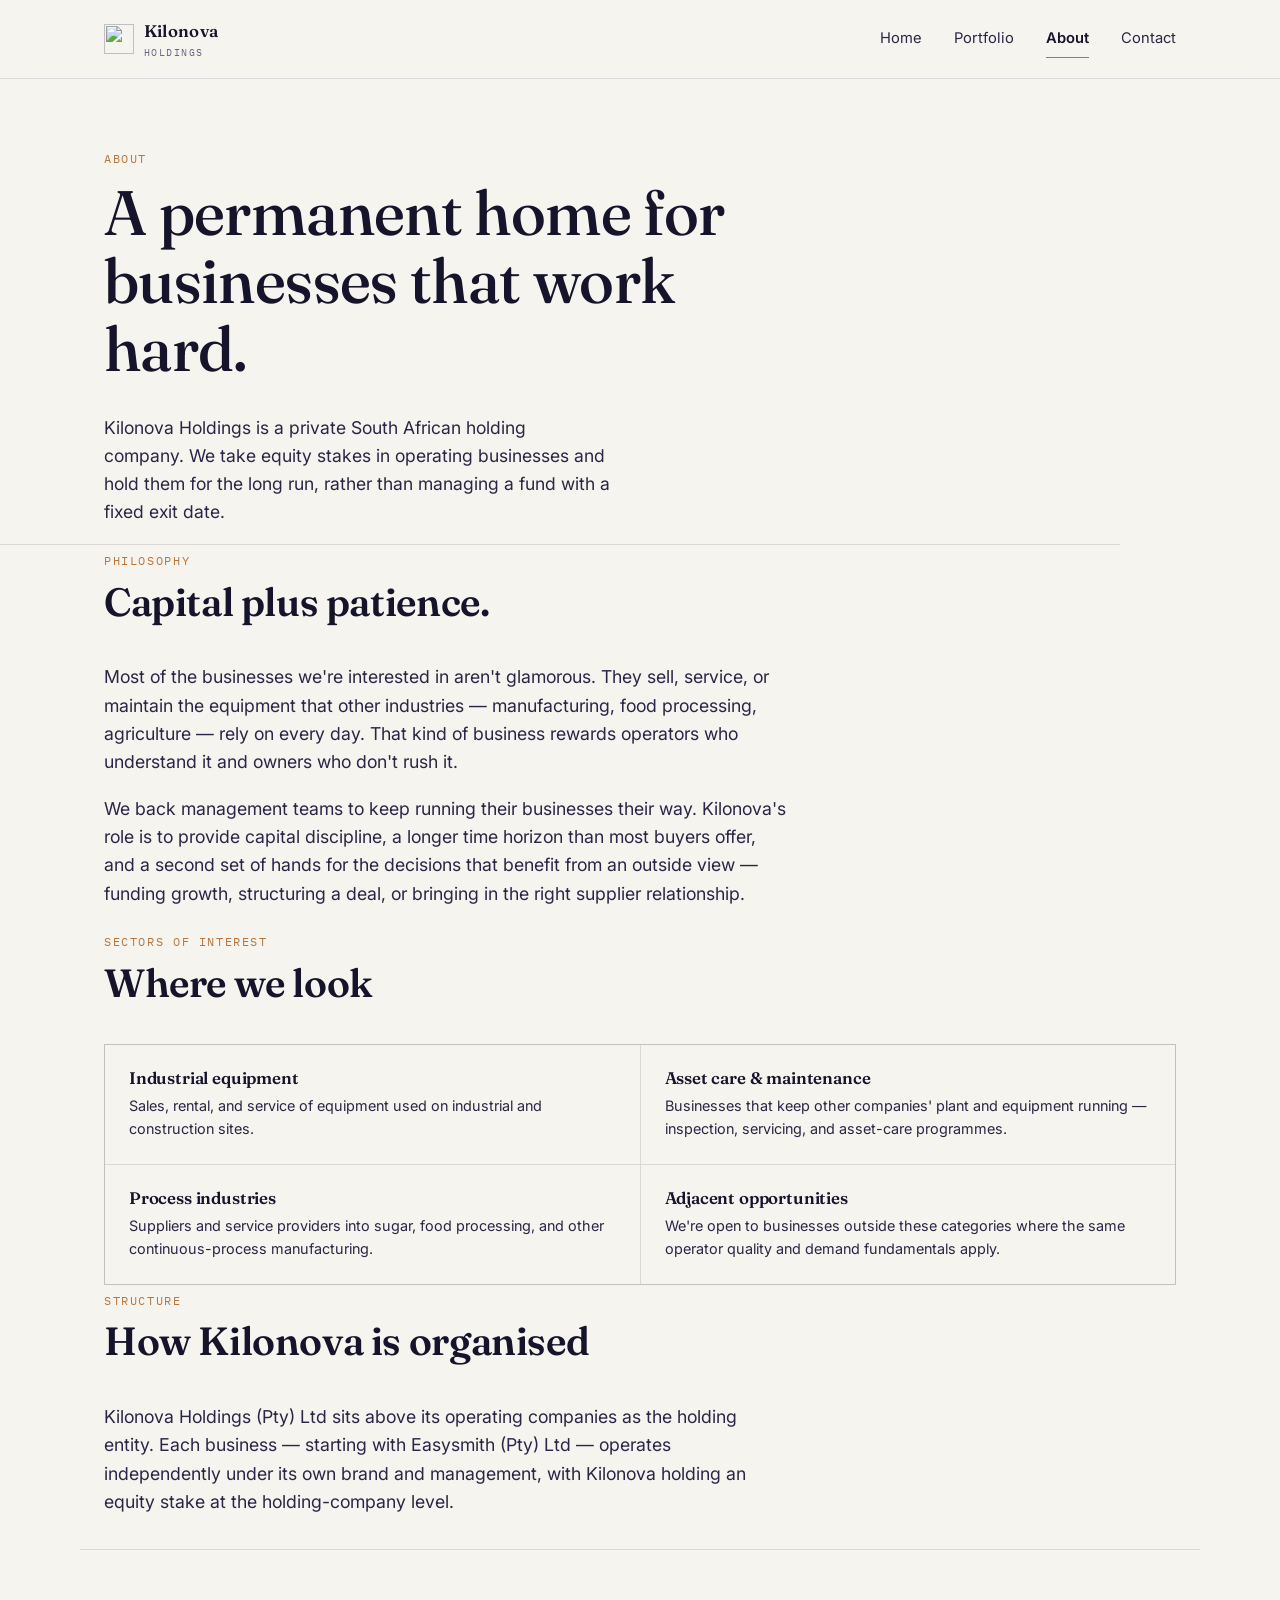
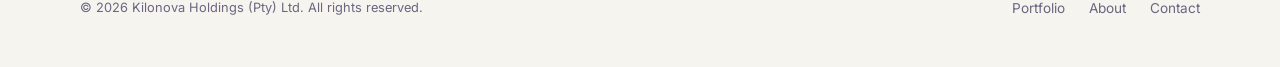
==== about.html @ cb2b2b0b "Add files via upload" ====
<!DOCTYPE html>
<html lang="en">
<head>
<meta charset="UTF-8">
<meta name="viewport" content="width=device-width, initial-scale=1.0">
<title>About — Kilonova Holdings</title>
<meta name="description" content="Kilonova Holdings' investment philosophy, sectors of interest, and structure.">
<link rel="icon" href="assets/kilonova-emblem.png">
<link rel="preconnect" href="https://fonts.googleapis.com">
<link href="https://fonts.googleapis.com/css2?family=Fraunces:opsz,wght@9..144,400..600&family=Inter:wght@400;500;600&family=IBM+Plex+Mono:wght@400;500&display=swap" rel="stylesheet">
<link rel="stylesheet" href="styles.css">
</head>
<body>

<header class="site-header">
  <div class="site-header__row">
    <a href="index.html" class="brand">
      <img src="assets/kilonova-emblem.png" alt="" class="brand__mark">
      <span class="brand__word">Kilonova<span>HOLDINGS</span></span>
    </a>
    <nav class="primary-nav">
      <a href="index.html">Home</a>
      <a href="portfolio.html">Portfolio</a>
      <a href="about.html" aria-current="page">About</a>
      <a href="contact.html">Contact</a>
    </nav>
    <button class="nav-toggle" aria-label="Toggle menu" aria-expanded="false">
      <svg width="24" height="24" viewBox="0 0 24 24" fill="none" stroke="currentColor" stroke-width="2"><line x1="3" y1="6" x2="21" y2="6"/><line x1="3" y1="12" x2="21" y2="12"/><line x1="3" y1="18" x2="21" y2="18"/></svg>
    </button>
  </div>
</header>

<main>
  <section class="container" style="padding-top:4rem;">
    <span class="eyebrow">About</span>
    <h1 style="max-width:18ch;">A permanent home for businesses that work hard.</h1>
    <p class="hero__lede">Kilonova Holdings is a private South African holding company. We take equity stakes in operating businesses and hold them for the long run, rather than managing a fund with a fixed exit date.</p>
  </section>

  <hr class="divider container" style="max-width:1120px;">

  <section class="container">
    <div class="section-head">
      <span class="eyebrow">Philosophy</span>
      <h2>Capital plus patience.</h2>
    </div>
    <p>Most of the businesses we're interested in aren't glamorous. They sell, service, or maintain the equipment that other industries — manufacturing, food processing, agriculture — rely on every day. That kind of business rewards operators who understand it and owners who don't rush it.</p>
    <p>We back management teams to keep running their businesses their way. Kilonova's role is to provide capital discipline, a longer time horizon than most buyers offer, and a second set of hands for the decisions that benefit from an outside view — funding growth, structuring a deal, or bringing in the right supplier relationship.</p>
  </section>

  <section class="container">
    <div class="section-head">
      <span class="eyebrow">Sectors of interest</span>
      <h2>Where we look</h2>
    </div>
    <div class="sector-list">
      <div class="sector-list__item">
        <h3>Industrial equipment</h3>
        <p>Sales, rental, and service of equipment used on industrial and construction sites.</p>
      </div>
      <div class="sector-list__item">
        <h3>Asset care &amp; maintenance</h3>
        <p>Businesses that keep other companies' plant and equipment running — inspection, servicing, and asset-care programmes.</p>
      </div>
      <div class="sector-list__item">
        <h3>Process industries</h3>
        <p>Suppliers and service providers into sugar, food processing, and other continuous-process manufacturing.</p>
      </div>
      <div class="sector-list__item">
        <h3>Adjacent opportunities</h3>
        <p>We're open to businesses outside these categories where the same operator quality and demand fundamentals apply.</p>
      </div>
    </div>
  </section>

  <section class="container">
    <div class="section-head">
      <span class="eyebrow">Structure</span>
      <h2>How Kilonova is organised</h2>
    </div>
    <p>Kilonova Holdings (Pty) Ltd sits above its operating companies as the holding entity. Each business — starting with Easysmith (Pty) Ltd — operates independently under its own brand and management, with Kilonova holding an equity stake at the holding-company level.</p>
    <!-- TODO: add leadership / directors section here once you're ready to publish names and bios -->
  </section>
</main>

<footer class="site-footer container">
  <div class="site-footer__row">
    <span class="site-footer__legal">&copy; <span data-year></span> Kilonova Holdings (Pty) Ltd. All rights reserved.</span>
    <nav>
      <a href="portfolio.html">Portfolio</a>
      <a href="about.html">About</a>
      <a href="contact.html">Contact</a>
    </nav>
  </div>
</footer>

<script src="script.js"></script>
</body>
</html>
---- styles.css ----
/* ===========================================================
   KILONOVA HOLDINGS — design tokens
   A kilonova is the collision of two neutron stars — the event
   that forges the universe's heavy elements. That's the brand
   logic: two forces combining under pressure to create lasting
   value. The portfolio is treated as the elements that result.
   =========================================================== */

:root {
  /* color */
  --ink: #16142A;         /* near-black indigo, primary text on paper */
  --ink-soft: #2A2645;
  --indigo: #362B6B;      /* deep violet from the mark */
  --indigo-bright: #5B4BA0;
  --copper: #B8763E;      /* bronze/copper from the mark */
  --copper-light: #D9A567;
  --paper: #F6F4EF;       /* warm off-white, matches lockup bg */
  --paper-dim: #EEEAE1;
  --slate: #6B6580;       /* muted body text */
  --line: rgba(22, 20, 42, 0.12);

  /* type */
  --font-display: "Fraunces", "Iowan Old Style", serif;
  --font-body: "Inter", -apple-system, BlinkMacSystemFont, sans-serif;
  --font-mono: "IBM Plex Mono", ui-monospace, monospace;

  --step-0: clamp(1rem, 0.95rem + 0.2vw, 1.125rem);
  --step-1: clamp(1.25rem, 1.15rem + 0.5vw, 1.5rem);
  --step-2: clamp(1.75rem, 1.5rem + 1.2vw, 2.5rem);
  --step-3: clamp(2.5rem, 2rem + 2.4vw, 4rem);

  --container: 1120px;
}

* { box-sizing: border-box; }
html { scroll-behavior: smooth; }

body {
  margin: 0;
  background: var(--paper);
  color: var(--ink);
  font-family: var(--font-body);
  font-size: var(--step-0);
  line-height: 1.6;
  -webkit-font-smoothing: antialiased;
}

img { max-width: 100%; display: block; }

h1, h2, h3 {
  font-family: var(--font-display);
  font-weight: 600;
  line-height: 1.08;
  margin: 0 0 0.5em;
  letter-spacing: -0.01em;
  color: var(--ink);
}

h1 { font-size: var(--step-3); font-weight: 500; }
h2 { font-size: var(--step-2); }
h3 { font-size: var(--step-1); }

p { margin: 0 0 1em; color: var(--ink-soft); max-width: 62ch; }

a { color: inherit; }

.eyebrow {
  font-family: var(--font-mono);
  font-size: 0.72rem;
  letter-spacing: 0.14em;
  text-transform: uppercase;
  color: var(--copper);
  display: inline-block;
  margin-bottom: 0.9em;
}

.container {
  max-width: var(--container);
  margin: 0 auto;
  padding: 0 1.5rem;
}

/* ---------- header ---------- */

.site-header {
  position: sticky;
  top: 0;
  z-index: 40;
  background: rgba(246, 244, 239, 0.88);
  backdrop-filter: blur(10px);
  border-bottom: 1px solid var(--line);
}

.site-header__row {
  display: flex;
  align-items: center;
  justify-content: space-between;
  padding: 1.1rem 1.5rem;
  max-width: var(--container);
  margin: 0 auto;
}

.brand {
  display: flex;
  align-items: center;
  gap: 0.6rem;
  text-decoration: none;
  color: var(--ink);
}

.brand__mark {
  width: 30px;
  height: 30px;
  object-fit: contain;
}

.brand__word {
  font-family: var(--font-display);
  font-size: 1.05rem;
  font-weight: 600;
  letter-spacing: 0.02em;
}

.brand__word span {
  display: block;
  font-family: var(--font-mono);
  font-size: 0.6rem;
  letter-spacing: 0.16em;
  color: var(--slate);
  font-weight: 400;
  margin-top: 1px;
}

nav.primary-nav {
  display: flex;
  gap: 2rem;
  align-items: center;
}

nav.primary-nav a {
  text-decoration: none;
  font-size: 0.92rem;
  color: var(--ink-soft);
  position: relative;
  padding: 0.2rem 0;
}

nav.primary-nav a::after {
  content: "";
  position: absolute;
  left: 0; right: 0; bottom: -4px;
  height: 1.5px;
  background: var(--copper);
  transform: scaleX(0);
  transform-origin: left;
  transition: transform 0.25s ease;
}

nav.primary-nav a:hover::after,
nav.primary-nav a[aria-current="page"]::after {
  transform: scaleX(1);
}

nav.primary-nav a[aria-current="page"] {
  color: var(--ink);
  font-weight: 600;
}

.nav-toggle {
  display: none;
  background: none;
  border: none;
  cursor: pointer;
  color: var(--ink);
}

/* ---------- buttons ---------- */

.btn {
  display: inline-flex;
  align-items: center;
  gap: 0.5rem;
  padding: 0.8rem 1.5rem;
  border-radius: 2px;
  font-size: 0.9rem;
  font-weight: 600;
  text-decoration: none;
  border: 1px solid transparent;
  cursor: pointer;
  transition: transform 0.2s ease, background 0.2s ease, color 0.2s ease;
}

.btn-primary {
  background: var(--ink);
  color: var(--paper);
}
.btn-primary:hover { background: var(--indigo); transform: translateY(-1px); }

.btn-ghost {
  background: transparent;
  border-color: var(--line);
  color: var(--ink);
}
.btn-ghost:hover { border-color: var(--copper); color: var(--copper); }

/* ---------- hero / emblem ---------- */

.hero {
  padding: 5rem 0 4rem;
  display: grid;
  grid-template-columns: 1.1fr 0.9fr;
  gap: 2rem;
  align-items: center;
}

.hero h1 { max-width: 12ch; }

.hero__lede { font-size: 1.1rem; max-width: 46ch; }

.hero__emblem-wrap {
  position: relative;
  display: flex;
  align-items: center;
  justify-content: center;
}

.hero__glow {
  position: absolute;
  width: 380px;
  height: 380px;
  border-radius: 50%;
  background: radial-gradient(circle, rgba(184,118,62,0.18), rgba(54,43,107,0.14) 45%, transparent 72%);
  filter: blur(6px);
  animation: pulse 7s ease-in-out infinite;
}

.hero__emblem {
  width: 300px;
  position: relative;
  animation: spin 90s linear infinite;
}

@keyframes spin {
  to { transform: rotate(360deg); }
}

@keyframes pulse {
  0%, 100% { opacity: 0.7; transform: scale(1); }
  50% { opacity: 1; transform: scale(1.06); }
}

/* ---------- sections ---------- */

section { padding: 4rem 0; }

.section-head {
  max-width: 60ch;
  margin-bottom: 2.5rem;
}

.divider {
  border: none;
  border-top: 1px solid var(--line);
  margin: 0;
}

.thesis {
  background: var(--ink);
  color: var(--paper);
}
.thesis p { color: rgba(246,244,239,0.82); }
.thesis .eyebrow { color: var(--copper-light); }
.thesis h2 { color: var(--paper); max-width: 20ch; }

.thesis__grid {
  display: grid;
  grid-template-columns: 1fr 1fr;
  gap: 3rem;
  align-items: start;
}

/* ---------- approach list ---------- */

.approach {
  display: grid;
  grid-template-columns: repeat(3, 1fr);
  gap: 2rem;
}

.approach__item {
  border-top: 2px solid var(--copper);
  padding-top: 1rem;
}

.approach__item .eyebrow { color: var(--slate); }

/* ---------- featured holding card ---------- */

.feature-card {
  display: grid;
  grid-template-columns: 0.9fr 1.1fr;
  gap: 0;
  border: 1px solid var(--line);
  background: #fff;
}

.feature-card__media {
  background: var(--indigo);
  background-image: radial-gradient(circle at 30% 30%, rgba(217,165,103,0.35), transparent 60%);
  display: flex;
  align-items: center;
  justify-content: center;
  padding: 2.5rem;
  min-height: 260px;
}

.feature-card__media img { filter: brightness(0) invert(1); opacity: 0.92; width: 70%; }

.feature-card__body {
  padding: 2.5rem;
  display: flex;
  flex-direction: column;
  justify-content: center;
}

.stake-tag {
  display: inline-block;
  font-family: var(--font-mono);
  font-size: 0.72rem;
  letter-spacing: 0.08em;
  background: var(--paper-dim);
  color: var(--ink-soft);
  padding: 0.3rem 0.6rem;
  margin-bottom: 1rem;
  width: fit-content;
}

/* ---------- element cards (portfolio) ---------- */

.element-grid {
  display: grid;
  grid-template-columns: repeat(auto-fit, minmax(260px, 1fr));
  gap: 1.5rem;
}

.element-card {
  border: 1px solid var(--line);
  background: #fff;
  padding: 1.75rem;
  position: relative;
  transition: transform 0.25s ease, box-shadow 0.25s ease;
}

.element-card:hover {
  transform: translateY(-4px);
  box-shadow: 0 18px 30px -20px rgba(22,20,42,0.35);
}

.element-card__top {
  display: flex;
  justify-content: space-between;
  align-items: flex-start;
  margin-bottom: 1.5rem;
}

.element-card__symbol {
  font-family: var(--font-display);
  font-size: 2.6rem;
  font-weight: 600;
  color: var(--indigo);
  line-height: 1;
}

.element-card__num {
  font-family: var(--font-mono);
  font-size: 0.72rem;
  color: var(--slate);
}

.element-card__name { margin-bottom: 0.2rem; }
.element-card__sector {
  font-family: var(--font-mono);
  font-size: 0.72rem;
  letter-spacing: 0.06em;
  text-transform: uppercase;
  color: var(--copper);
  margin-bottom: 0.9rem;
  display: block;
}

.element-card__desc { font-size: 0.92rem; margin-bottom: 1.2rem; }

.element-card__meta {
  display: flex;
  justify-content: space-between;
  border-top: 1px solid var(--line);
  padding-top: 0.9rem;
  font-family: var(--font-mono);
  font-size: 0.75rem;
  color: var(--slate);
}

.element-card--empty {
  border-style: dashed;
  display: flex;
  align-items: center;
  justify-content: center;
  text-align: center;
  color: var(--slate);
  font-family: var(--font-mono);
  font-size: 0.85rem;
  min-height: 220px;
}

/* ---------- about page bits ---------- */

.sector-list {
  display: grid;
  grid-template-columns: repeat(2, 1fr);
  gap: 1px;
  background: var(--line);
  border: 1px solid var(--line);
}

.sector-list__item {
  background: var(--paper);
  padding: 1.5rem;
}

.sector-list__item h3 { font-size: 1.05rem; margin-bottom: 0.4rem; }
.sector-list__item p { font-size: 0.9rem; margin: 0; }

/* ---------- contact page ---------- */

.contact-grid {
  display: grid;
  grid-template-columns: 1fr 1fr;
  gap: 3rem;
}

.field {
  margin-bottom: 1.3rem;
  display: flex;
  flex-direction: column;
  gap: 0.4rem;
}

.field label {
  font-family: var(--font-mono);
  font-size: 0.72rem;
  letter-spacing: 0.08em;
  text-transform: uppercase;
  color: var(--slate);
}

.field input,
.field textarea {
  font-family: var(--font-body);
  font-size: 1rem;
  padding: 0.75rem;
  border: 1px solid var(--line);
  background: #fff;
  color: var(--ink);
  border-radius: 2px;
}

.field input:focus,
.field textarea:focus {
  outline: 2px solid var(--copper);
  outline-offset: 1px;
}

.contact-details dt {
  font-family: var(--font-mono);
  font-size: 0.72rem;
  letter-spacing: 0.08em;
  text-transform: uppercase;
  color: var(--slate);
  margin-top: 1.2rem;
}
.contact-details dd {
  margin: 0.2rem 0 0;
  font-size: 1.05rem;
}

/* ---------- footer ---------- */

.site-footer {
  border-top: 1px solid var(--line);
  padding: 3rem 0;
  margin-top: 2rem;
}

.site-footer__row {
  display: flex;
  justify-content: space-between;
  align-items: center;
  flex-wrap: wrap;
  gap: 1rem;
}

.site-footer__legal {
  font-size: 0.8rem;
  color: var(--slate);
}

.site-footer nav { display: flex; gap: 1.5rem; }
.site-footer nav a { font-size: 0.85rem; text-decoration: none; color: var(--slate); }
.site-footer nav a:hover { color: var(--copper); }

/* ---------- responsive ---------- */

@media (max-width: 860px) {
  .hero { grid-template-columns: 1fr; text-align: left; padding-top: 3rem; }
  .hero__emblem-wrap { order: -1; margin-bottom: 1rem; }
  .hero__emblem { width: 200px; }
  .hero__glow { width: 260px; height: 260px; }
  .thesis__grid { grid-template-columns: 1fr; gap: 1.5rem; }
  .approach { grid-template-columns: 1fr; }
  .feature-card { grid-template-columns: 1fr; }
  .sector-list { grid-template-columns: 1fr; }
  .contact-grid { grid-template-columns: 1fr; gap: 2rem; }

  nav.primary-nav {
    position: fixed;
    inset: 64px 0 0 0;
    background: var(--paper);
    flex-direction: column;
    padding: 2rem 1.5rem;
    gap: 1.5rem;
    transform: translateY(-110%);
    transition: transform 0.3s ease;
  }
  nav.primary-nav.is-open { transform: translateY(0); }
  .nav-toggle { display: block; }
}

@media (prefers-reduced-motion: reduce) {
  .hero__emblem, .hero__glow { animation: none; }
  .element-card, .btn { transition: none; }
}
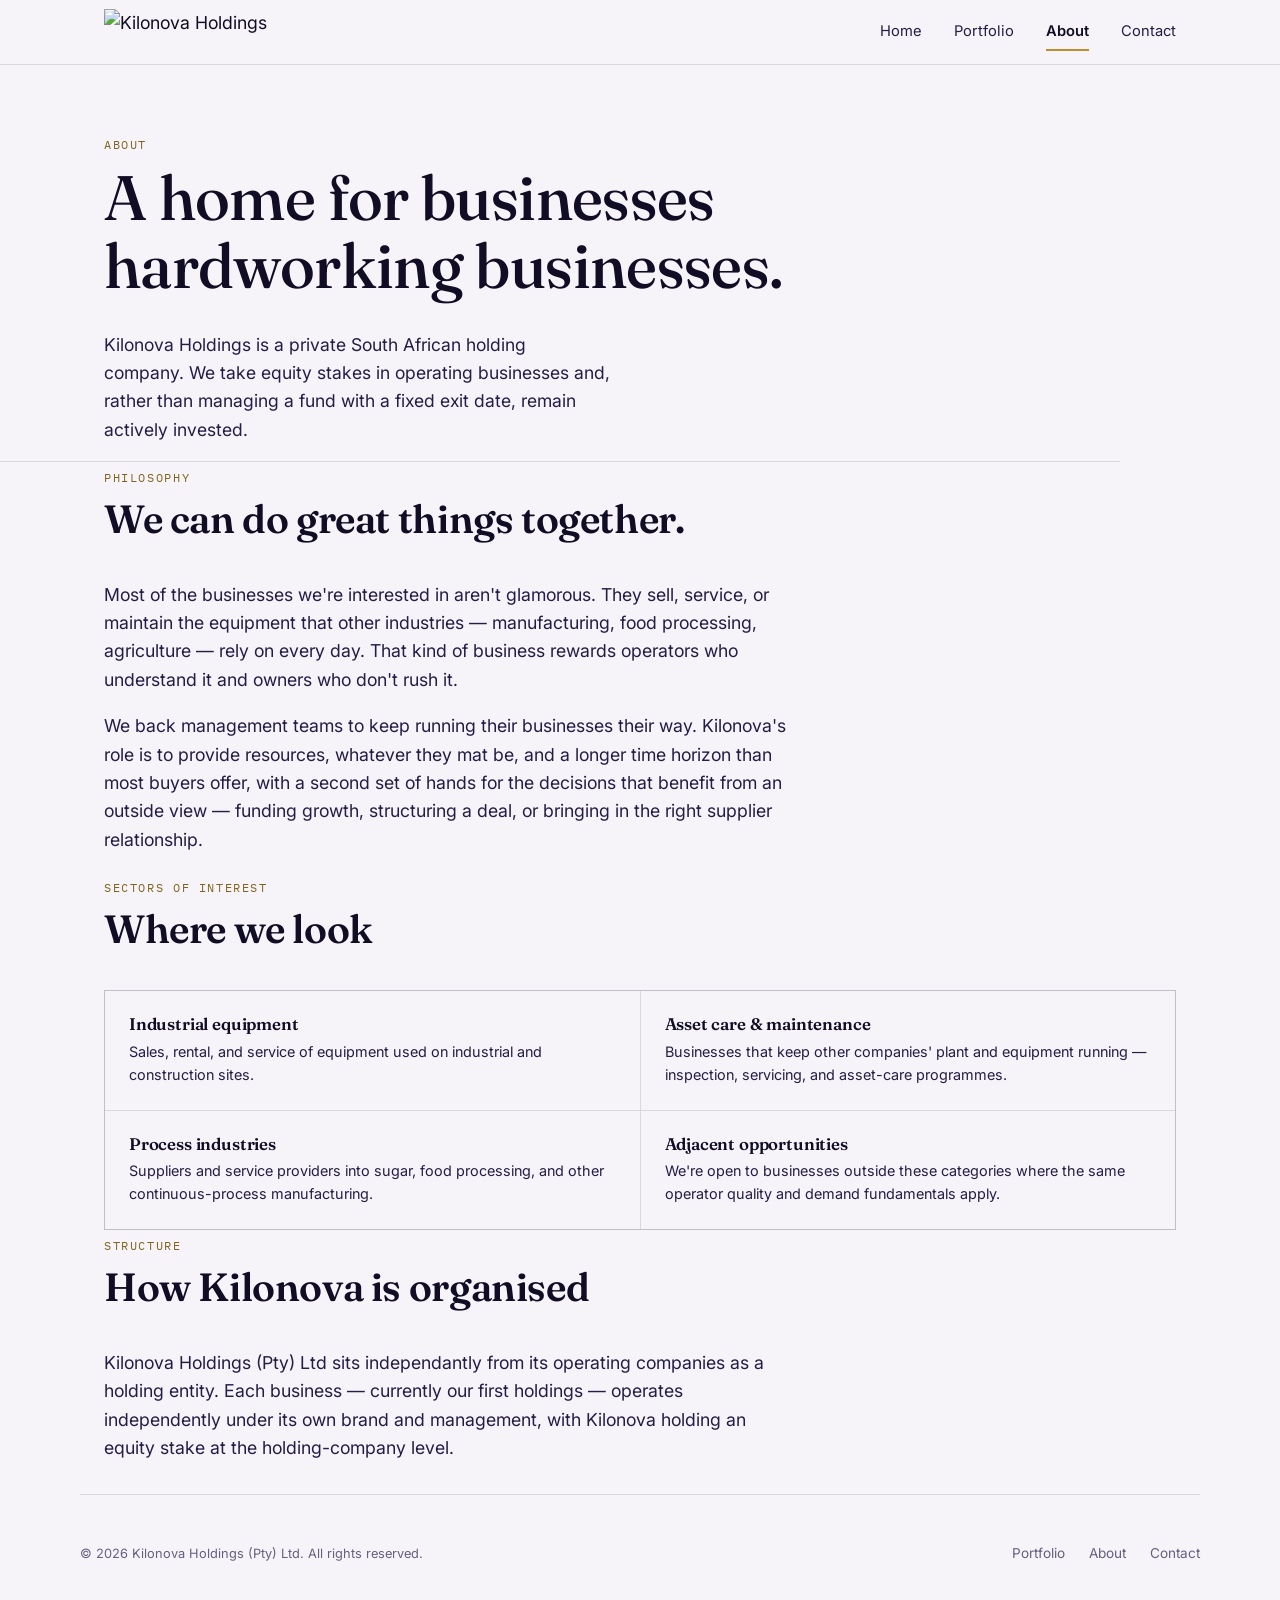
==== commit cca579ac: "Add files via upload" ====
--- a/about.html
+++ b/about.html
@@ -5,7 +5,26 @@
 <meta name="viewport" content="width=device-width, initial-scale=1.0">
 <title>About — Kilonova Holdings</title>
 <meta name="description" content="Kilonova Holdings' investment philosophy, sectors of interest, and structure.">
-<link rel="icon" href="assets/kilonova-emblem.png">
+
+<meta property="og:type" content="website">
+<meta property="og:site_name" content="Kilonova Holdings">
+<meta property="og:title" content="About — Kilonova Holdings">
+<meta property="og:description" content="Kilonova Holdings' investment philosophy, sectors of interest, and structure.">
+<meta property="og:url" content="https://dylmarks19.github.io/about.html">
+<meta property="og:image" content="https://dylmarks19.github.io/assets/og-image.png">
+<meta property="og:image:width" content="1200">
+<meta property="og:image:height" content="630">
+<meta property="og:image:alt" content="Kilonova Holdings">
+
+<meta name="twitter:card" content="summary_large_image">
+<meta name="twitter:title" content="About — Kilonova Holdings">
+<meta name="twitter:description" content="Kilonova Holdings' investment philosophy, sectors of interest, and structure.">
+<meta name="twitter:image" content="https://dylmarks19.github.io/assets/og-image.png">
+<link rel="icon" href="favicon.ico" sizes="any">
+<link rel="icon" type="image/png" sizes="32x32" href="assets/favicon-32.png">
+<link rel="icon" type="image/png" sizes="16x16" href="assets/favicon-16.png">
+<link rel="apple-touch-icon" href="assets/apple-touch-icon.png">
+<meta name="theme-color" content="#2C1F63">
 <link rel="preconnect" href="https://fonts.googleapis.com">
 <link href="https://fonts.googleapis.com/css2?family=Fraunces:opsz,wght@9..144,400..600&family=Inter:wght@400;500;600&family=IBM+Plex+Mono:wght@400;500&display=swap" rel="stylesheet">
 <link rel="stylesheet" href="styles.css">
@@ -15,8 +34,7 @@
 <header class="site-header">
   <div class="site-header__row">
     <a href="index.html" class="brand">
-      <img src="assets/kilonova-emblem.png" alt="" class="brand__mark">
-      <span class="brand__word">Kilonova<span>HOLDINGS</span></span>
+      <img src="assets/kilonova-lockup.png" alt="Kilonova Holdings" class="brand__lockup">
     </a>
     <nav class="primary-nav">
       <a href="index.html">Home</a>
@@ -33,8 +51,8 @@
 <main>
   <section class="container" style="padding-top:4rem;">
     <span class="eyebrow">About</span>
-    <h1 style="max-width:18ch;">A permanent home for businesses that work hard.</h1>
-    <p class="hero__lede">Kilonova Holdings is a private South African holding company. We take equity stakes in operating businesses and hold them for the long run, rather than managing a fund with a fixed exit date.</p>
+    <h1 style="max-width:18ch;">A home for businesses hardworking businesses.</h1>
+    <p class="hero__lede">Kilonova Holdings is a private South African holding company. We take equity stakes in operating businesses and, rather than managing a fund with a fixed exit date, remain actively invested.</p>
   </section>
 
   <hr class="divider container" style="max-width:1120px;">
@@ -42,10 +60,10 @@
   <section class="container">
     <div class="section-head">
       <span class="eyebrow">Philosophy</span>
-      <h2>Capital plus patience.</h2>
+      <h2>We can do great things together.</h2>
     </div>
     <p>Most of the businesses we're interested in aren't glamorous. They sell, service, or maintain the equipment that other industries — manufacturing, food processing, agriculture — rely on every day. That kind of business rewards operators who understand it and owners who don't rush it.</p>
-    <p>We back management teams to keep running their businesses their way. Kilonova's role is to provide capital discipline, a longer time horizon than most buyers offer, and a second set of hands for the decisions that benefit from an outside view — funding growth, structuring a deal, or bringing in the right supplier relationship.</p>
+    <p>We back management teams to keep running their businesses their way. Kilonova's role is to provide resources, whatever they mat be, and a longer time horizon than most buyers offer, with a second set of hands for the decisions that benefit from an outside view — funding growth, structuring a deal, or bringing in the right supplier relationship.</p>
   </section>
 
   <section class="container">
@@ -78,7 +96,7 @@
       <span class="eyebrow">Structure</span>
       <h2>How Kilonova is organised</h2>
     </div>
-    <p>Kilonova Holdings (Pty) Ltd sits above its operating companies as the holding entity. Each business — starting with Easysmith (Pty) Ltd — operates independently under its own brand and management, with Kilonova holding an equity stake at the holding-company level.</p>
+    <p>Kilonova Holdings (Pty) Ltd sits independantly from its operating companies as a holding entity. Each business — currently <span data-holdings-list></span> — operates independently under its own brand and management, with Kilonova holding an equity stake at the holding-company level.</p>
     <!-- TODO: add leadership / directors section here once you're ready to publish names and bios -->
   </section>
 </main>
@@ -94,6 +112,9 @@
   </div>
 </footer>
 
+<script src="holdings/_registry.js"></script>
+<script src="holdings/easysmith.js"></script>
+<script src="render-holdings.js"></script>
 <script src="script.js"></script>
 </body>
 </html>
--- a/styles.css
+++ b/styles.css
@@ -8,16 +8,17 @@
 
 :root {
   /* color */
-  --ink: #16142A;         /* near-black indigo, primary text on paper */
-  --ink-soft: #2A2645;
-  --indigo: #362B6B;      /* deep violet from the mark */
-  --indigo-bright: #5B4BA0;
-  --copper: #B8763E;      /* bronze/copper from the mark */
-  --copper-light: #D9A567;
-  --paper: #F6F4EF;       /* warm off-white, matches lockup bg */
-  --paper-dim: #EEEAE1;
-  --slate: #6B6580;       /* muted body text */
-  --line: rgba(22, 20, 42, 0.12);
+  --ink: #100D24;         /* near-black deep-space ink, primary text on paper */
+  --ink-soft: #241D45;
+  --indigo: #2C1F63;      /* deep space purple-blue */
+  --indigo-bright: #5A3FA6;
+  --gold: #B9902E;        /* rich gold — buttons, borders, hover glows */
+  --gold-text: #816420;   /* darker gold for text — passes WCAG AA on light backgrounds */
+  --gold-light: #E8CA82;  /* lighter gold */
+  --paper: #F6F4F8;       /* cool off-white with a faint violet cast */
+  --paper-dim: #ECE8F1;
+  --slate: #66607F;       /* muted, cool-toned body text */
+  --line: rgba(16, 13, 36, 0.12);
 
   /* type */
   --font-display: "Fraunces", "Iowan Old Style", serif;
@@ -69,7 +70,7 @@
   font-size: 0.72rem;
   letter-spacing: 0.14em;
   text-transform: uppercase;
-  color: var(--copper);
+  color: var(--gold-text);
   display: inline-block;
   margin-bottom: 0.9em;
 }
@@ -86,7 +87,7 @@
   position: sticky;
   top: 0;
   z-index: 40;
-  background: rgba(246, 244, 239, 0.88);
+  background: rgba(246, 244, 248, 0.88);
   backdrop-filter: blur(10px);
   border-bottom: 1px solid var(--line);
 }
@@ -95,7 +96,7 @@
   display: flex;
   align-items: center;
   justify-content: space-between;
-  padding: 1.1rem 1.5rem;
+  padding: 0.55rem 1.5rem;
   max-width: var(--container);
   margin: 0 auto;
 }
@@ -103,32 +104,13 @@
 .brand {
   display: flex;
   align-items: center;
-  gap: 0.6rem;
   text-decoration: none;
   color: var(--ink);
 }
 
-.brand__mark {
-  width: 30px;
-  height: 30px;
-  object-fit: contain;
-}
-
-.brand__word {
-  font-family: var(--font-display);
-  font-size: 1.05rem;
-  font-weight: 600;
-  letter-spacing: 0.02em;
-}
-
-.brand__word span {
-  display: block;
-  font-family: var(--font-mono);
-  font-size: 0.6rem;
-  letter-spacing: 0.16em;
-  color: var(--slate);
-  font-weight: 400;
-  margin-top: 1px;
+.brand__lockup {
+  height: 46px;
+  width: auto;
 }
 
 nav.primary-nav {
@@ -150,7 +132,7 @@
   position: absolute;
   left: 0; right: 0; bottom: -4px;
   height: 1.5px;
-  background: var(--copper);
+  background: var(--gold);
   transform: scaleX(0);
   transform-origin: left;
   transition: transform 0.25s ease;
@@ -201,7 +183,7 @@
   border-color: var(--line);
   color: var(--ink);
 }
-.btn-ghost:hover { border-color: var(--copper); color: var(--copper); }
+.btn-ghost:hover { border-color: var(--gold); color: var(--gold-text); }
 
 /* ---------- hero / emblem ---------- */
 
@@ -224,29 +206,23 @@
   justify-content: center;
 }
 
-.hero__glow {
-  position: absolute;
-  width: 380px;
-  height: 380px;
-  border-radius: 50%;
-  background: radial-gradient(circle, rgba(184,118,62,0.18), rgba(54,43,107,0.14) 45%, transparent 72%);
-  filter: blur(6px);
-  animation: pulse 7s ease-in-out infinite;
+@keyframes spin {
+  to { transform: rotate(-360deg); }
 }
 
 .hero__emblem {
   width: 300px;
   position: relative;
   animation: spin 90s linear infinite;
-}
-
-@keyframes spin {
-  to { transform: rotate(360deg); }
-}
-
-@keyframes pulse {
-  0%, 100% { opacity: 0.7; transform: scale(1); }
-  50% { opacity: 1; transform: scale(1.06); }
+  filter: drop-shadow(0 10px 24px rgba(44, 31, 99, 0.18));
+}
+
+
+.hero__cta {
+  display: flex;
+  flex-wrap: wrap;
+  gap: 1rem;
+  margin-top: 1.5rem;
 }
 
 /* ---------- sections ---------- */
@@ -269,7 +245,7 @@
   color: var(--paper);
 }
 .thesis p { color: rgba(246,244,239,0.82); }
-.thesis .eyebrow { color: var(--copper-light); }
+.thesis .eyebrow { color: var(--gold-light); }
 .thesis h2 { color: var(--paper); max-width: 20ch; }
 
 .thesis__grid {
@@ -288,17 +264,23 @@
 }
 
 .approach__item {
-  border-top: 2px solid var(--copper);
+  border-top: 2px solid var(--gold);
   padding-top: 1rem;
 }
 
 .approach__item .eyebrow { color: var(--slate); }
 
 /* ---------- featured holding card ---------- */
+
+.featured-holdings {
+  display: flex;
+  flex-direction: column;
+  gap: 1rem;
+}
 
 .feature-card {
   display: grid;
-  grid-template-columns: 0.9fr 1.1fr;
+  grid-template-columns: 0.55fr 1fr;
   gap: 0;
   border: 1px solid var(--line);
   background: #fff;
@@ -306,32 +288,48 @@
 
 .feature-card__media {
   background: var(--indigo);
-  background-image: radial-gradient(circle at 30% 30%, rgba(217,165,103,0.35), transparent 60%);
+  background-image: radial-gradient(circle at 30% 30%, rgba(232,202,130,0.32), transparent 60%);
   display: flex;
   align-items: center;
   justify-content: center;
-  padding: 2.5rem;
-  min-height: 260px;
-}
-
-.feature-card__media img { filter: brightness(0) invert(1); opacity: 0.92; width: 70%; }
+  padding: 1.5rem;
+  min-height: 150px;
+}
+
+.feature-card__media img { filter: brightness(0) invert(1); opacity: 0.92; width: 56%; }
 
 .feature-card__body {
-  padding: 2.5rem;
+  padding: 1.5rem 1.75rem;
   display: flex;
   flex-direction: column;
   justify-content: center;
+  gap: 0.15rem;
+}
+
+.feature-card__body h3 { font-size: 1.15rem; margin-bottom: 0.3rem; }
+.feature-card__body p { font-size: 0.88rem; margin-bottom: 0.9rem; }
+
+.feature-card__cta {
+  align-self: flex-start;
+  box-shadow: 0 0 0 0 rgba(185, 144, 46, 0);
+  transition: transform 0.2s ease, box-shadow 0.3s ease, background 0.2s ease;
+}
+
+.feature-card__cta:hover {
+  background: var(--indigo);
+  box-shadow: 0 0 22px 2px rgba(185, 144, 46, 0.45);
+  transform: translateY(-1px);
 }
 
 .stake-tag {
   display: inline-block;
   font-family: var(--font-mono);
-  font-size: 0.72rem;
+  font-size: 0.68rem;
   letter-spacing: 0.08em;
   background: var(--paper-dim);
   color: var(--ink-soft);
-  padding: 0.3rem 0.6rem;
-  margin-bottom: 1rem;
+  padding: 0.25rem 0.55rem;
+  margin-bottom: 0.7rem;
   width: fit-content;
 }
 
@@ -339,53 +337,105 @@
 
 .element-grid {
   display: grid;
-  grid-template-columns: repeat(auto-fit, minmax(260px, 1fr));
+  grid-template-columns: repeat(auto-fill, minmax(200px, 230px));
+  justify-content: flex-start;
   gap: 1.5rem;
 }
 
 .element-card {
   border: 1px solid var(--line);
   background: #fff;
-  padding: 1.75rem;
+  padding: 0;
   position: relative;
-  transition: transform 0.25s ease, box-shadow 0.25s ease;
+  scroll-margin-top: calc(var(--header-h, 68px) + 16px);
+  transition: box-shadow 0.25s ease, border-color 0.25s ease;
 }
 
 .element-card:hover {
-  transform: translateY(-4px);
   box-shadow: 0 18px 30px -20px rgba(22,20,42,0.35);
-}
-
-.element-card__top {
-  display: flex;
-  justify-content: space-between;
-  align-items: flex-start;
-  margin-bottom: 1.5rem;
-}
-
-.element-card__symbol {
-  font-family: var(--font-display);
-  font-size: 2.6rem;
-  font-weight: 600;
-  color: var(--indigo);
-  line-height: 1;
-}
-
-.element-card__num {
-  font-family: var(--font-mono);
-  font-size: 0.72rem;
+  border-color: var(--gold);
+}
+
+.element-card__header {
+  all: unset;
+  box-sizing: border-box;
+  display: flex;
+  flex-direction: column;
+  align-items: center;
+  justify-content: center;
+  text-align: center;
+  width: 100%;
+  aspect-ratio: 1 / 1;
+  padding: 1.5rem 1rem;
+  cursor: pointer;
+  position: relative;
+  gap: 0.15rem;
+}
+
+.element-card__number {
+  position: absolute;
+  top: 0.9rem;
+  left: 1rem;
+  font-family: var(--font-mono);
+  font-size: 0.7rem;
   color: var(--slate);
 }
 
-.element-card__name { margin-bottom: 0.2rem; }
+.element-card__icon-wrap {
+  height: 34%;
+  display: flex;
+  align-items: center;
+  justify-content: center;
+  margin-bottom: 0.6rem;
+}
+
+.element-card__icon {
+  max-width: 100%;
+  max-height: 100%;
+  object-fit: contain;
+  opacity: 0.88;
+}
+
+.element-card__name {
+  margin: 0;
+  font-size: clamp(0.95rem, 0.85rem + 0.5vw, 1.15rem);
+  line-height: 1.2;
+}
+
 .element-card__sector {
   font-family: var(--font-mono);
-  font-size: 0.72rem;
-  letter-spacing: 0.06em;
+  font-size: 0.66rem;
+  letter-spacing: 0.05em;
   text-transform: uppercase;
-  color: var(--copper);
-  margin-bottom: 0.9rem;
+  color: var(--gold-text);
   display: block;
+  margin-top: 0.3rem;
+}
+
+.element-card__chevron {
+  position: absolute;
+  bottom: 0.9rem;
+  right: 1rem;
+  width: 9px;
+  height: 9px;
+  border-right: 2px solid var(--slate);
+  border-bottom: 2px solid var(--slate);
+  transform: rotate(45deg);
+  transition: transform 0.3s ease;
+}
+
+.element-card.is-expanded .element-card__chevron {
+  transform: rotate(-135deg);
+}
+
+.element-card__details {
+  max-height: 0;
+  overflow: hidden;
+  transition: max-height 0.35s ease;
+}
+
+.element-card__details-inner {
+  padding: 0 1.75rem 1.75rem;
 }
 
 .element-card__desc { font-size: 0.92rem; margin-bottom: 1.2rem; }
@@ -409,7 +459,8 @@
   color: var(--slate);
   font-family: var(--font-mono);
   font-size: 0.85rem;
-  min-height: 220px;
+  aspect-ratio: 1 / 1;
+  padding: 1.5rem;
 }
 
 /* ---------- about page bits ---------- */
@@ -466,7 +517,7 @@
 
 .field input:focus,
 .field textarea:focus {
-  outline: 2px solid var(--copper);
+  outline: 2px solid var(--gold);
   outline-offset: 1px;
 }
 
@@ -483,6 +534,29 @@
   font-size: 1.05rem;
 }
 
+.contact-email-row {
+  display: flex;
+  align-items: center;
+  gap: 0.7rem;
+  flex-wrap: wrap;
+}
+
+.copy-btn {
+  font-family: var(--font-mono);
+  font-size: 0.68rem;
+  letter-spacing: 0.04em;
+  background: none;
+  border: 1px solid var(--line);
+  color: var(--slate);
+  padding: 0.2rem 0.55rem;
+  border-radius: 2px;
+  cursor: pointer;
+  transition: border-color 0.2s ease, color 0.2s ease;
+}
+
+.copy-btn:hover { border-color: var(--gold); color: var(--gold-text); }
+.copy-btn.is-copied { border-color: var(--gold); color: var(--gold-text); }
+
 /* ---------- footer ---------- */
 
 .site-footer {
@@ -506,15 +580,15 @@
 
 .site-footer nav { display: flex; gap: 1.5rem; }
 .site-footer nav a { font-size: 0.85rem; text-decoration: none; color: var(--slate); }
-.site-footer nav a:hover { color: var(--copper); }
+.site-footer nav a:hover { color: var(--gold-text); }
 
 /* ---------- responsive ---------- */
 
 @media (max-width: 860px) {
+  .element-grid { justify-content: center; }
   .hero { grid-template-columns: 1fr; text-align: left; padding-top: 3rem; }
   .hero__emblem-wrap { order: -1; margin-bottom: 1rem; }
   .hero__emblem { width: 200px; }
-  .hero__glow { width: 260px; height: 260px; }
   .thesis__grid { grid-template-columns: 1fr; gap: 1.5rem; }
   .approach { grid-template-columns: 1fr; }
   .feature-card { grid-template-columns: 1fr; }
@@ -523,7 +597,7 @@
 
   nav.primary-nav {
     position: fixed;
-    inset: 64px 0 0 0;
+    inset: var(--header-h, 68px) 0 0 0;
     background: var(--paper);
     flex-direction: column;
     padding: 2rem 1.5rem;
@@ -535,7 +609,12 @@
   .nav-toggle { display: block; }
 }
 
+@media (max-width: 480px) {
+  .hero__cta { flex-direction: column; }
+  .hero__cta .btn { width: 100%; justify-content: center; }
+}
+
 @media (prefers-reduced-motion: reduce) {
-  .hero__emblem, .hero__glow { animation: none; }
-  .element-card, .btn { transition: none; }
-}
+  .hero__emblem { animation: none; }
+  .element-card, .btn, .element-card__details, .element-card__chevron, .feature-card__cta { transition: none; }
+}
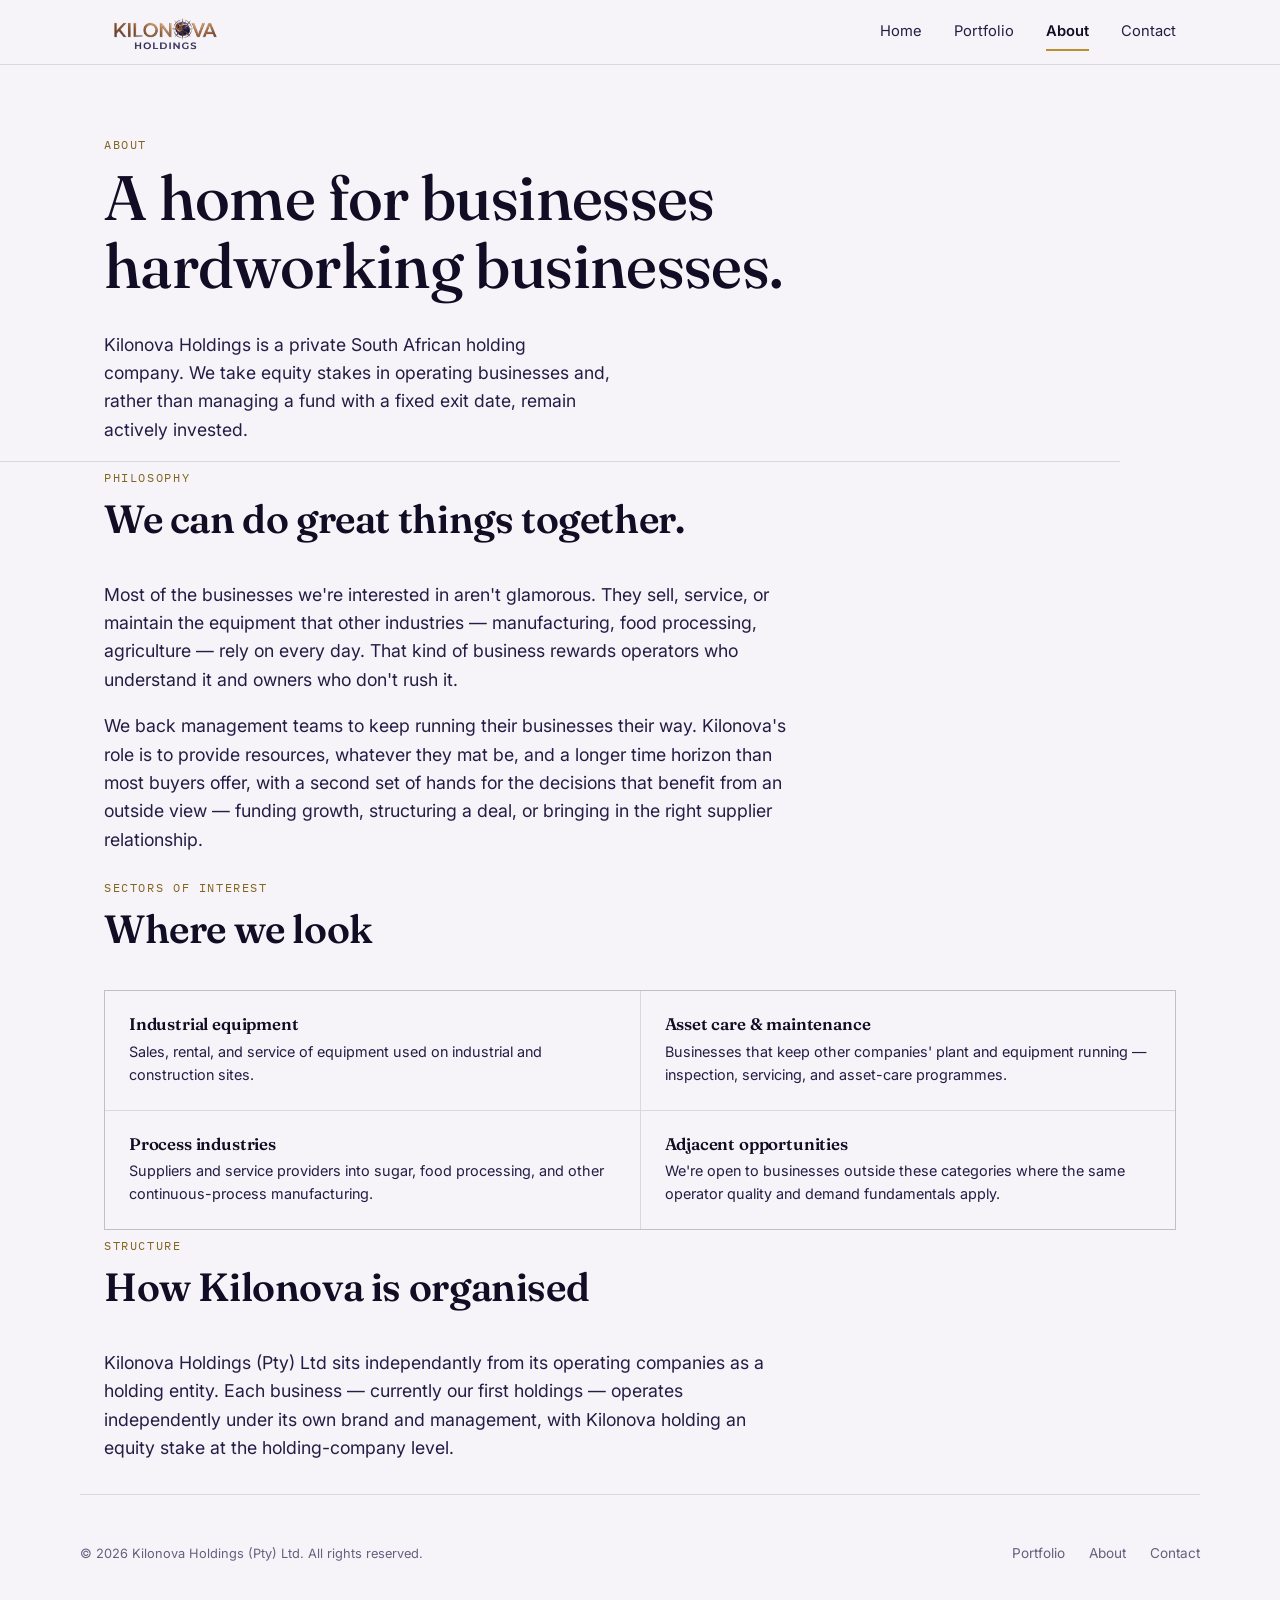
==== commit 14d359e7: "Update image paths in about.html" ====
--- a/about.html
+++ b/about.html
@@ -11,7 +11,7 @@
 <meta property="og:title" content="About — Kilonova Holdings">
 <meta property="og:description" content="Kilonova Holdings' investment philosophy, sectors of interest, and structure.">
 <meta property="og:url" content="https://dylmarks19.github.io/about.html">
-<meta property="og:image" content="https://dylmarks19.github.io/assets/og-image.png">
+<meta property="og:image" content="https://dylmarks19.github.io/og-image.png">
 <meta property="og:image:width" content="1200">
 <meta property="og:image:height" content="630">
 <meta property="og:image:alt" content="Kilonova Holdings">
@@ -19,11 +19,11 @@
 <meta name="twitter:card" content="summary_large_image">
 <meta name="twitter:title" content="About — Kilonova Holdings">
 <meta name="twitter:description" content="Kilonova Holdings' investment philosophy, sectors of interest, and structure.">
-<meta name="twitter:image" content="https://dylmarks19.github.io/assets/og-image.png">
+<meta name="twitter:image" content="https://dylmarks19.github.io/og-image.png">
 <link rel="icon" href="favicon.ico" sizes="any">
-<link rel="icon" type="image/png" sizes="32x32" href="assets/favicon-32.png">
-<link rel="icon" type="image/png" sizes="16x16" href="assets/favicon-16.png">
-<link rel="apple-touch-icon" href="assets/apple-touch-icon.png">
+<link rel="icon" type="image/png" sizes="32x32" href="favicon-32.png">
+<link rel="icon" type="image/png" sizes="16x16" href="favicon-16.png">
+<link rel="apple-touch-icon" href="apple-touch-icon.png">
 <meta name="theme-color" content="#2C1F63">
 <link rel="preconnect" href="https://fonts.googleapis.com">
 <link href="https://fonts.googleapis.com/css2?family=Fraunces:opsz,wght@9..144,400..600&family=Inter:wght@400;500;600&family=IBM+Plex+Mono:wght@400;500&display=swap" rel="stylesheet">
@@ -34,7 +34,7 @@
 <header class="site-header">
   <div class="site-header__row">
     <a href="index.html" class="brand">
-      <img src="assets/kilonova-lockup.png" alt="Kilonova Holdings" class="brand__lockup">
+      <img src="kilonova-lockup.png" alt="Kilonova Holdings" class="brand__lockup">
     </a>
     <nav class="primary-nav">
       <a href="index.html">Home</a>
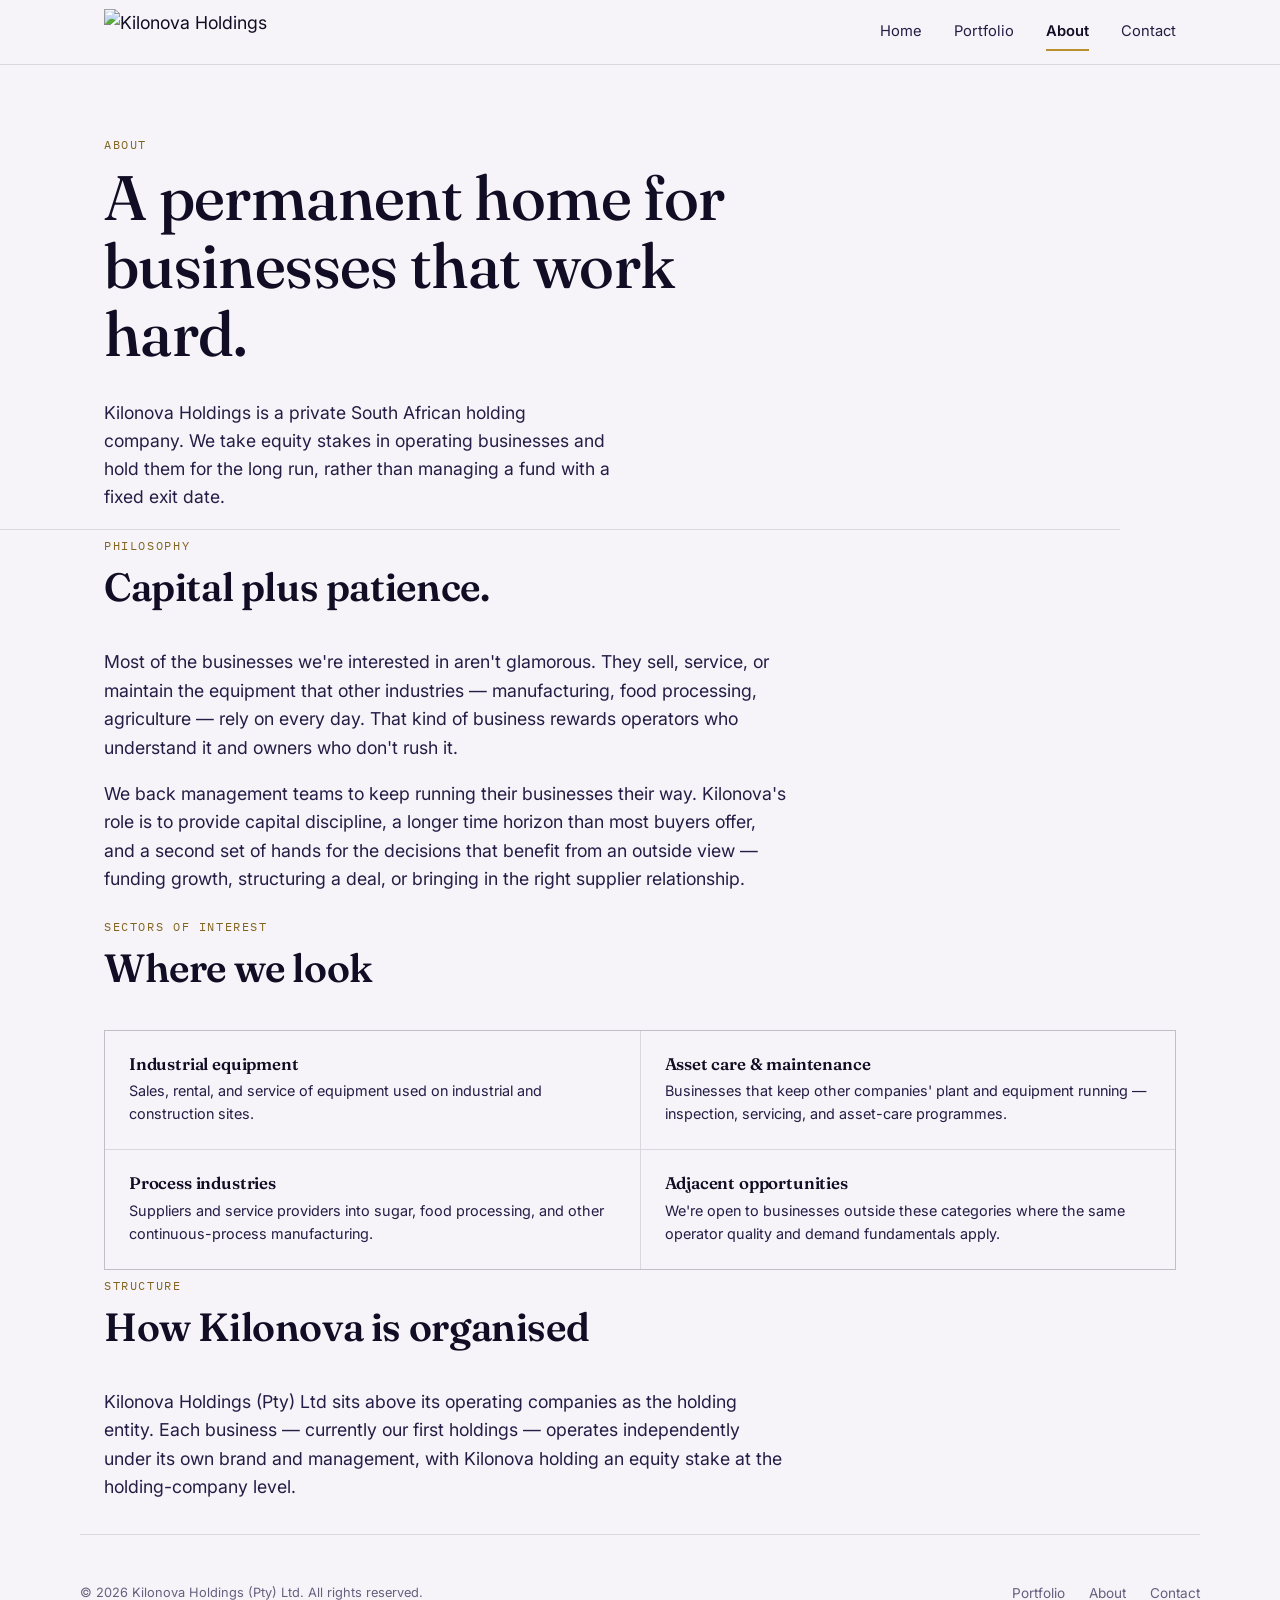
==== commit dcc40999: "Add files via upload" ====
--- a/about.html
+++ b/about.html
@@ -11,7 +11,7 @@
 <meta property="og:title" content="About — Kilonova Holdings">
 <meta property="og:description" content="Kilonova Holdings' investment philosophy, sectors of interest, and structure.">
 <meta property="og:url" content="https://dylmarks19.github.io/about.html">
-<meta property="og:image" content="https://dylmarks19.github.io/og-image.png">
+<meta property="og:image" content="https://dylmarks19.github.io/assets/og-image.png">
 <meta property="og:image:width" content="1200">
 <meta property="og:image:height" content="630">
 <meta property="og:image:alt" content="Kilonova Holdings">
@@ -19,11 +19,11 @@
 <meta name="twitter:card" content="summary_large_image">
 <meta name="twitter:title" content="About — Kilonova Holdings">
 <meta name="twitter:description" content="Kilonova Holdings' investment philosophy, sectors of interest, and structure.">
-<meta name="twitter:image" content="https://dylmarks19.github.io/og-image.png">
+<meta name="twitter:image" content="https://dylmarks19.github.io/assets/og-image.png">
 <link rel="icon" href="favicon.ico" sizes="any">
-<link rel="icon" type="image/png" sizes="32x32" href="favicon-32.png">
-<link rel="icon" type="image/png" sizes="16x16" href="favicon-16.png">
-<link rel="apple-touch-icon" href="apple-touch-icon.png">
+<link rel="icon" type="image/png" sizes="32x32" href="assets/favicon-32.png">
+<link rel="icon" type="image/png" sizes="16x16" href="assets/favicon-16.png">
+<link rel="apple-touch-icon" href="assets/apple-touch-icon.png">
 <meta name="theme-color" content="#2C1F63">
 <link rel="preconnect" href="https://fonts.googleapis.com">
 <link href="https://fonts.googleapis.com/css2?family=Fraunces:opsz,wght@9..144,400..600&family=Inter:wght@400;500;600&family=IBM+Plex+Mono:wght@400;500&display=swap" rel="stylesheet">
@@ -34,7 +34,7 @@
 <header class="site-header">
   <div class="site-header__row">
     <a href="index.html" class="brand">
-      <img src="kilonova-lockup.png" alt="Kilonova Holdings" class="brand__lockup">
+      <img src="assets/kilonova-lockup.png" alt="Kilonova Holdings" class="brand__lockup">
     </a>
     <nav class="primary-nav">
       <a href="index.html">Home</a>
@@ -51,8 +51,8 @@
 <main>
   <section class="container" style="padding-top:4rem;">
     <span class="eyebrow">About</span>
-    <h1 style="max-width:18ch;">A home for businesses hardworking businesses.</h1>
-    <p class="hero__lede">Kilonova Holdings is a private South African holding company. We take equity stakes in operating businesses and, rather than managing a fund with a fixed exit date, remain actively invested.</p>
+    <h1 style="max-width:18ch;">A permanent home for businesses that work hard.</h1>
+    <p class="hero__lede">Kilonova Holdings is a private South African holding company. We take equity stakes in operating businesses and hold them for the long run, rather than managing a fund with a fixed exit date.</p>
   </section>
 
   <hr class="divider container" style="max-width:1120px;">
@@ -60,10 +60,10 @@
   <section class="container">
     <div class="section-head">
       <span class="eyebrow">Philosophy</span>
-      <h2>We can do great things together.</h2>
+      <h2>Capital plus patience.</h2>
     </div>
     <p>Most of the businesses we're interested in aren't glamorous. They sell, service, or maintain the equipment that other industries — manufacturing, food processing, agriculture — rely on every day. That kind of business rewards operators who understand it and owners who don't rush it.</p>
-    <p>We back management teams to keep running their businesses their way. Kilonova's role is to provide resources, whatever they mat be, and a longer time horizon than most buyers offer, with a second set of hands for the decisions that benefit from an outside view — funding growth, structuring a deal, or bringing in the right supplier relationship.</p>
+    <p>We back management teams to keep running their businesses their way. Kilonova's role is to provide capital discipline, a longer time horizon than most buyers offer, and a second set of hands for the decisions that benefit from an outside view — funding growth, structuring a deal, or bringing in the right supplier relationship.</p>
   </section>
 
   <section class="container">
@@ -96,7 +96,7 @@
       <span class="eyebrow">Structure</span>
       <h2>How Kilonova is organised</h2>
     </div>
-    <p>Kilonova Holdings (Pty) Ltd sits independantly from its operating companies as a holding entity. Each business — currently <span data-holdings-list></span> — operates independently under its own brand and management, with Kilonova holding an equity stake at the holding-company level.</p>
+    <p>Kilonova Holdings (Pty) Ltd sits above its operating companies as the holding entity. Each business — currently <span data-holdings-list></span> — operates independently under its own brand and management, with Kilonova holding an equity stake at the holding-company level.</p>
     <!-- TODO: add leadership / directors section here once you're ready to publish names and bios -->
   </section>
 </main>
--- a/styles.css
+++ b/styles.css
@@ -207,7 +207,7 @@
 }
 
 @keyframes spin {
-  to { transform: rotate(-360deg); }
+  to { transform: rotate(360deg); }
 }
 
 .hero__emblem {
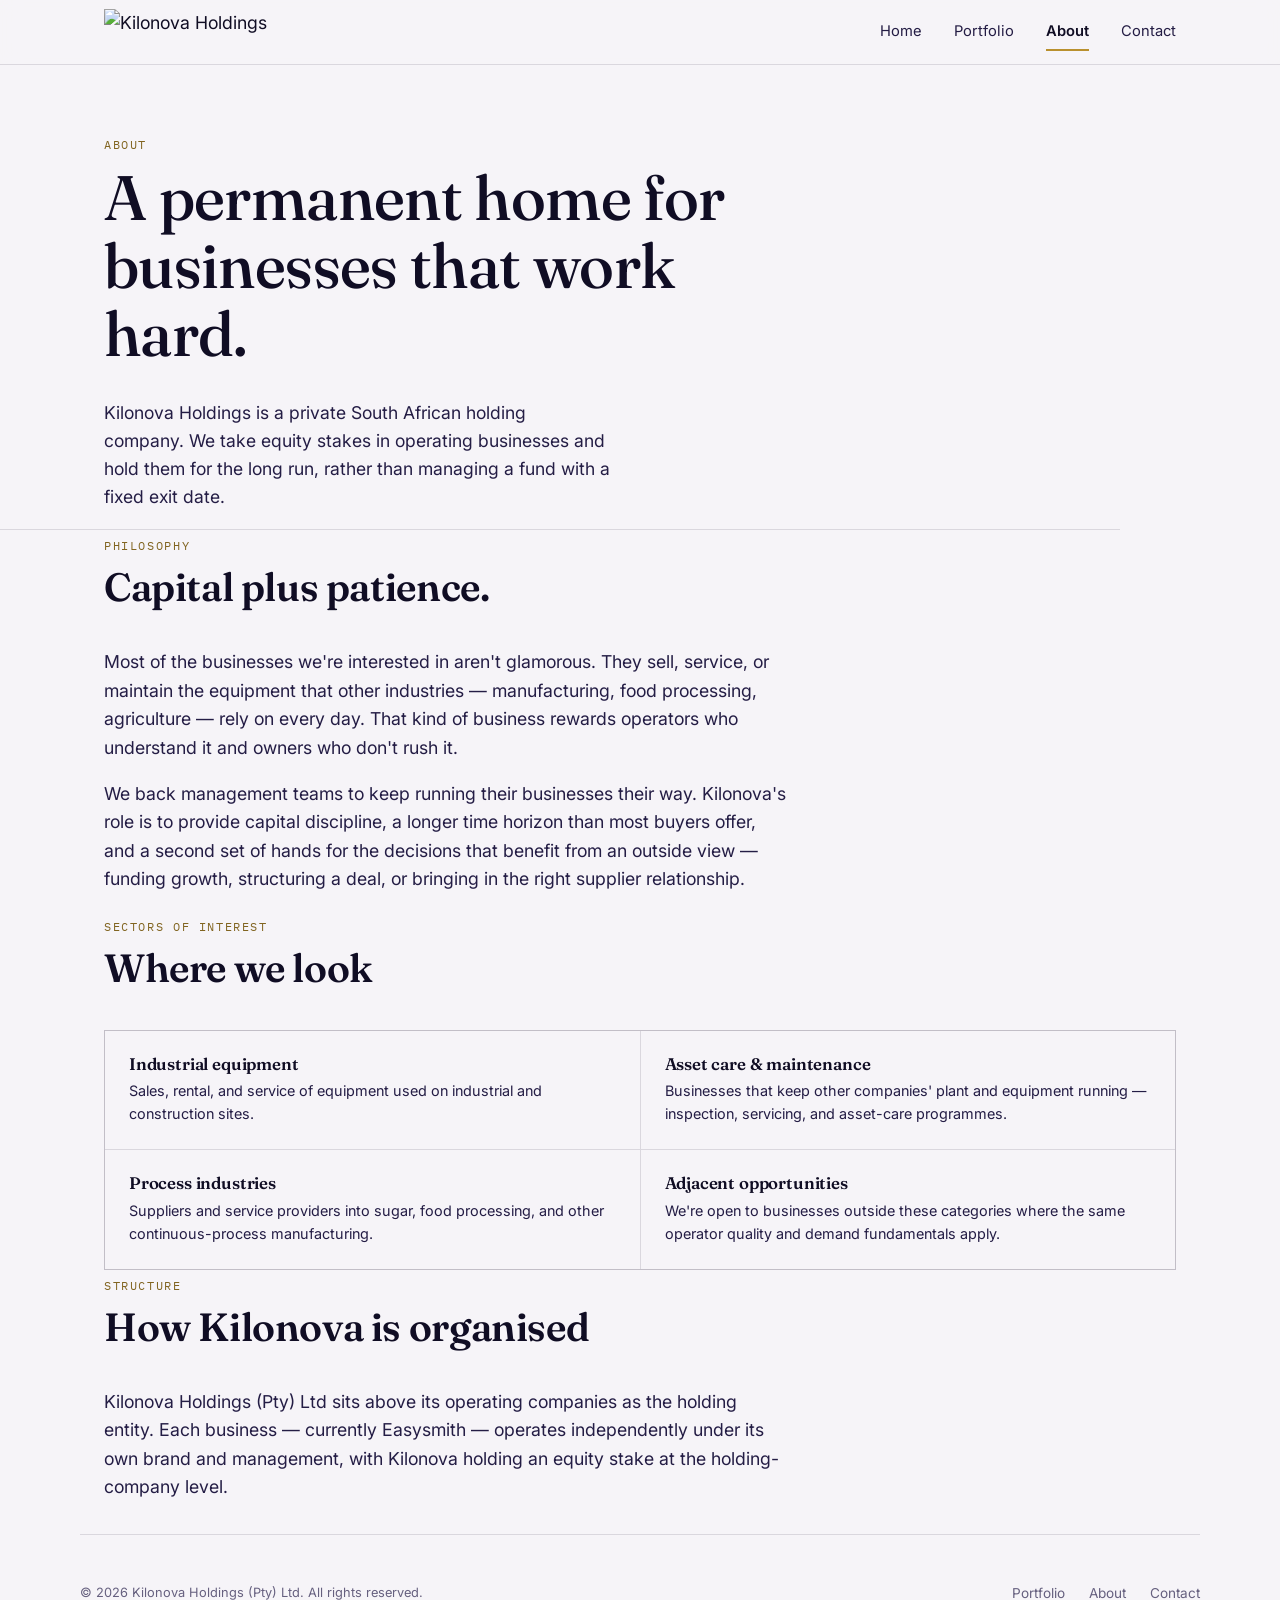
==== commit 901ee502: "Update about.html" ====
--- a/about.html
+++ b/about.html
@@ -112,8 +112,8 @@
   </div>
 </footer>
 
-<script src="holdings/_registry.js"></script>
-<script src="holdings/easysmith.js"></script>
+<script src="_registry.js"></script>
+<script src="easysmith.js"></script>
 <script src="render-holdings.js"></script>
 <script src="script.js"></script>
 </body>
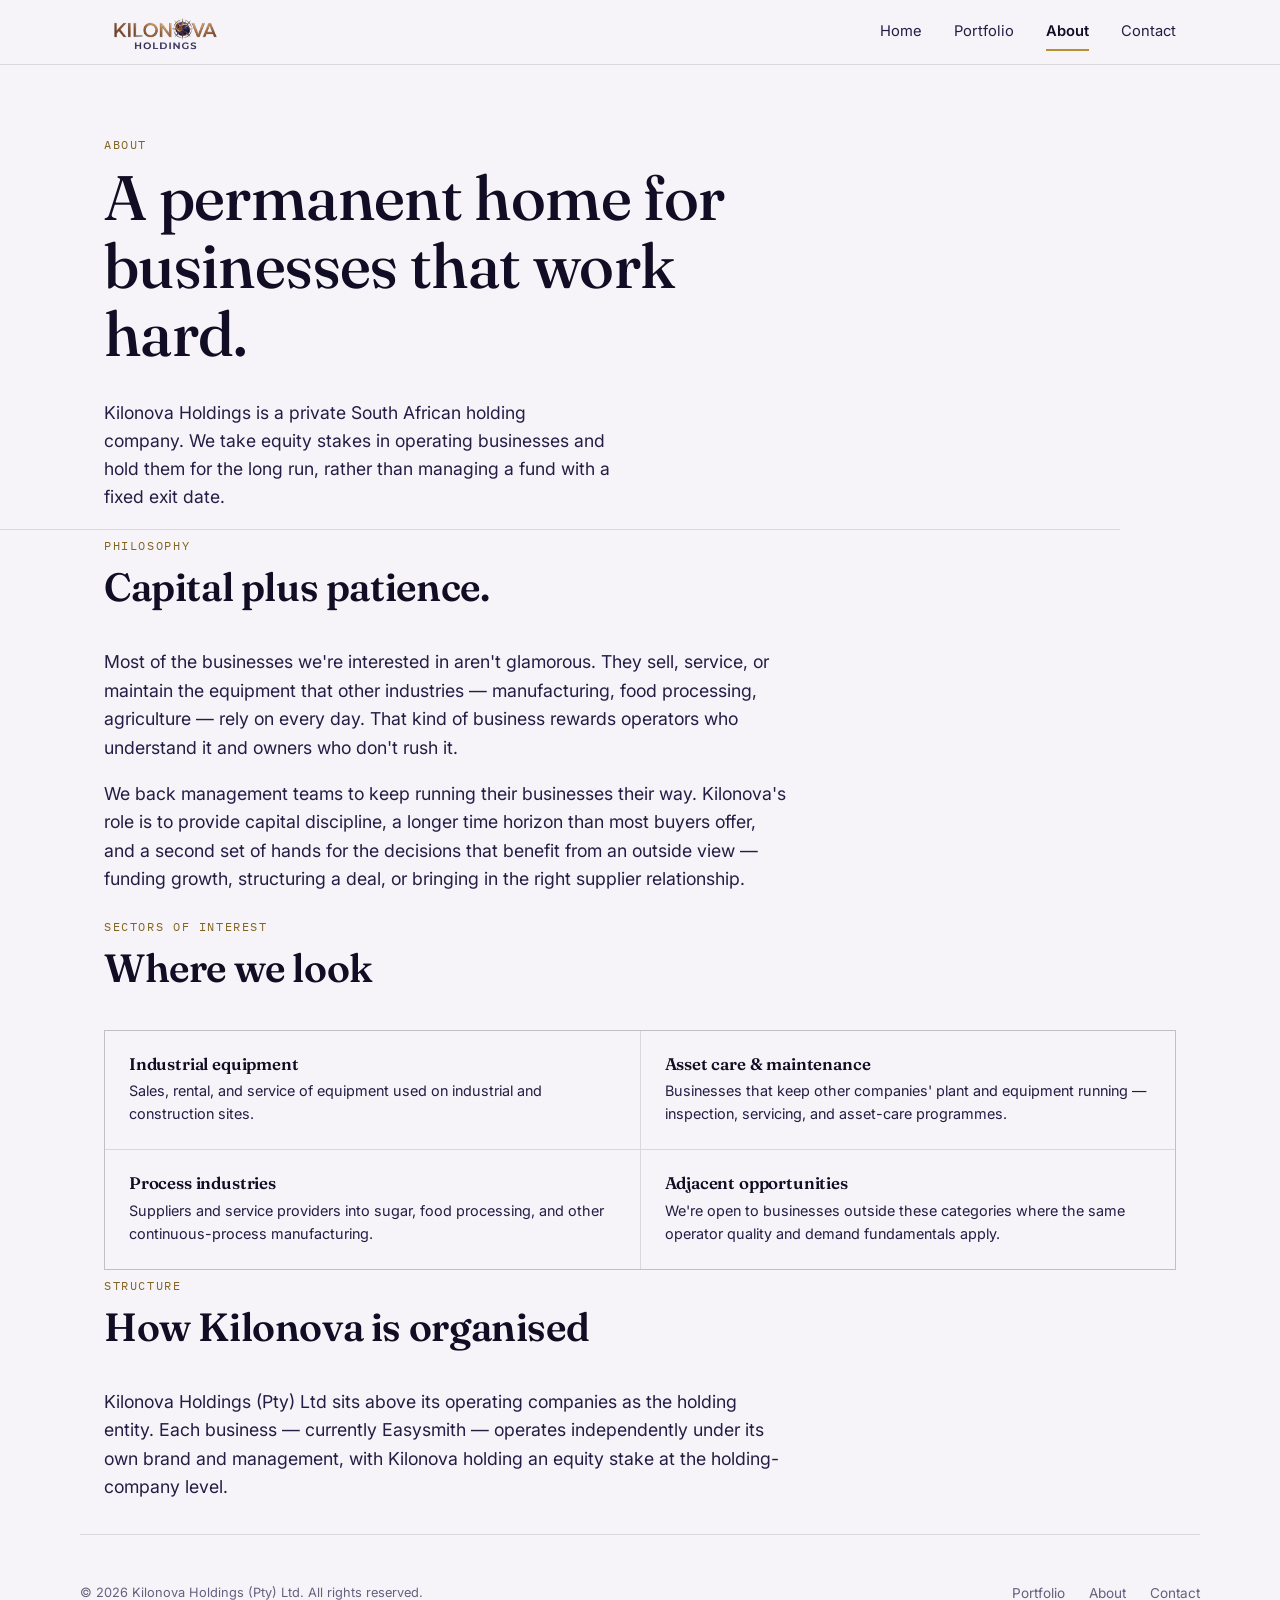
==== commit 0868dfd7: "Update about.html" ====
--- a/about.html
+++ b/about.html
@@ -11,7 +11,7 @@
 <meta property="og:title" content="About — Kilonova Holdings">
 <meta property="og:description" content="Kilonova Holdings' investment philosophy, sectors of interest, and structure.">
 <meta property="og:url" content="https://dylmarks19.github.io/about.html">
-<meta property="og:image" content="https://dylmarks19.github.io/assets/og-image.png">
+<meta property="og:image" content="https://dylmarks19.github.io/og-image.png">
 <meta property="og:image:width" content="1200">
 <meta property="og:image:height" content="630">
 <meta property="og:image:alt" content="Kilonova Holdings">
@@ -19,11 +19,11 @@
 <meta name="twitter:card" content="summary_large_image">
 <meta name="twitter:title" content="About — Kilonova Holdings">
 <meta name="twitter:description" content="Kilonova Holdings' investment philosophy, sectors of interest, and structure.">
-<meta name="twitter:image" content="https://dylmarks19.github.io/assets/og-image.png">
+<meta name="twitter:image" content="https://dylmarks19.github.io/og-image.png">
 <link rel="icon" href="favicon.ico" sizes="any">
-<link rel="icon" type="image/png" sizes="32x32" href="assets/favicon-32.png">
-<link rel="icon" type="image/png" sizes="16x16" href="assets/favicon-16.png">
-<link rel="apple-touch-icon" href="assets/apple-touch-icon.png">
+<link rel="icon" type="image/png" sizes="32x32" href="favicon-32.png">
+<link rel="icon" type="image/png" sizes="16x16" href="favicon-16.png">
+<link rel="apple-touch-icon" href="apple-touch-icon.png">
 <meta name="theme-color" content="#2C1F63">
 <link rel="preconnect" href="https://fonts.googleapis.com">
 <link href="https://fonts.googleapis.com/css2?family=Fraunces:opsz,wght@9..144,400..600&family=Inter:wght@400;500;600&family=IBM+Plex+Mono:wght@400;500&display=swap" rel="stylesheet">
@@ -34,7 +34,7 @@
 <header class="site-header">
   <div class="site-header__row">
     <a href="index.html" class="brand">
-      <img src="assets/kilonova-lockup.png" alt="Kilonova Holdings" class="brand__lockup">
+      <img src="kilonova-lockup.png" alt="Kilonova Holdings" class="brand__lockup">
     </a>
     <nav class="primary-nav">
       <a href="index.html">Home</a>
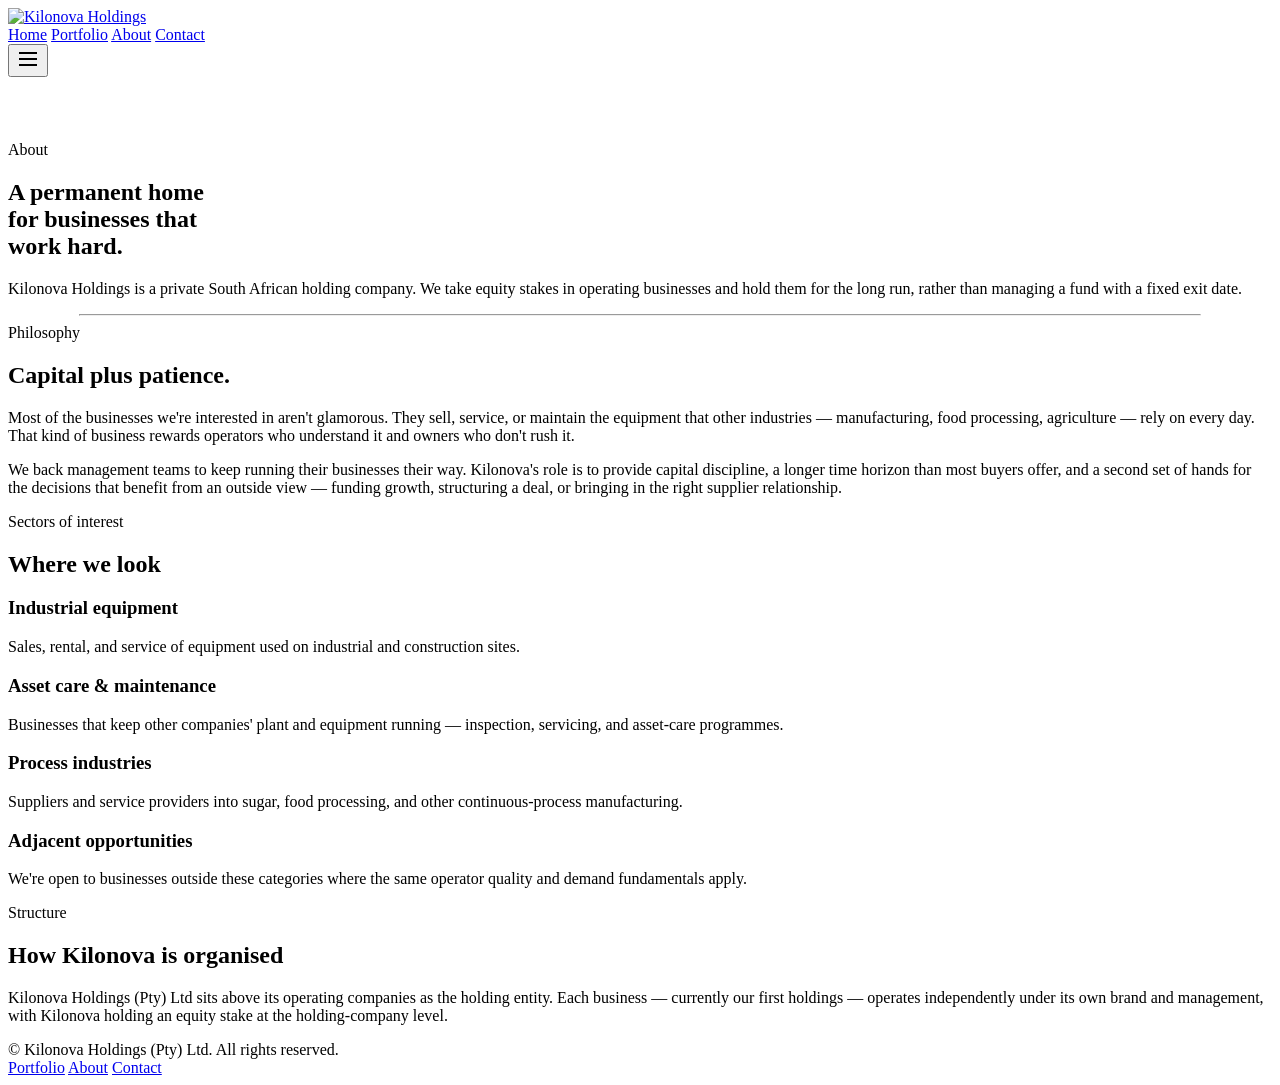
==== commit 5d9ff80c: "Add files via upload" ====
--- a/about.html
+++ b/about.html
@@ -11,7 +11,7 @@
 <meta property="og:title" content="About — Kilonova Holdings">
 <meta property="og:description" content="Kilonova Holdings' investment philosophy, sectors of interest, and structure.">
 <meta property="og:url" content="https://dylmarks19.github.io/about.html">
-<meta property="og:image" content="https://dylmarks19.github.io/og-image.png">
+<meta property="og:image" content="https://dylmarks19.github.io/assets/og-image.png">
 <meta property="og:image:width" content="1200">
 <meta property="og:image:height" content="630">
 <meta property="og:image:alt" content="Kilonova Holdings">
@@ -19,11 +19,11 @@
 <meta name="twitter:card" content="summary_large_image">
 <meta name="twitter:title" content="About — Kilonova Holdings">
 <meta name="twitter:description" content="Kilonova Holdings' investment philosophy, sectors of interest, and structure.">
-<meta name="twitter:image" content="https://dylmarks19.github.io/og-image.png">
+<meta name="twitter:image" content="https://dylmarks19.github.io/assets/og-image.png">
 <link rel="icon" href="favicon.ico" sizes="any">
-<link rel="icon" type="image/png" sizes="32x32" href="favicon-32.png">
-<link rel="icon" type="image/png" sizes="16x16" href="favicon-16.png">
-<link rel="apple-touch-icon" href="apple-touch-icon.png">
+<link rel="icon" type="image/png" sizes="32x32" href="assets/favicon-32.png">
+<link rel="icon" type="image/png" sizes="16x16" href="assets/favicon-16.png">
+<link rel="apple-touch-icon" href="assets/apple-touch-icon.png">
 <meta name="theme-color" content="#2C1F63">
 <link rel="preconnect" href="https://fonts.googleapis.com">
 <link href="https://fonts.googleapis.com/css2?family=Fraunces:opsz,wght@9..144,400..600&family=Inter:wght@400;500;600&family=IBM+Plex+Mono:wght@400;500&display=swap" rel="stylesheet">
@@ -34,7 +34,7 @@
 <header class="site-header">
   <div class="site-header__row">
     <a href="index.html" class="brand">
-      <img src="kilonova-lockup.png" alt="Kilonova Holdings" class="brand__lockup">
+      <img src="assets/kilonova-lockup.png" alt="Kilonova Holdings" class="brand__lockup">
     </a>
     <nav class="primary-nav">
       <a href="index.html">Home</a>
@@ -112,8 +112,8 @@
   </div>
 </footer>
 
-<script src="_registry.js"></script>
-<script src="easysmith.js"></script>
+<script src="holdings/_registry.js"></script>
+<script src="holdings/easysmith.js"></script>
 <script src="render-holdings.js"></script>
 <script src="script.js"></script>
 </body>
